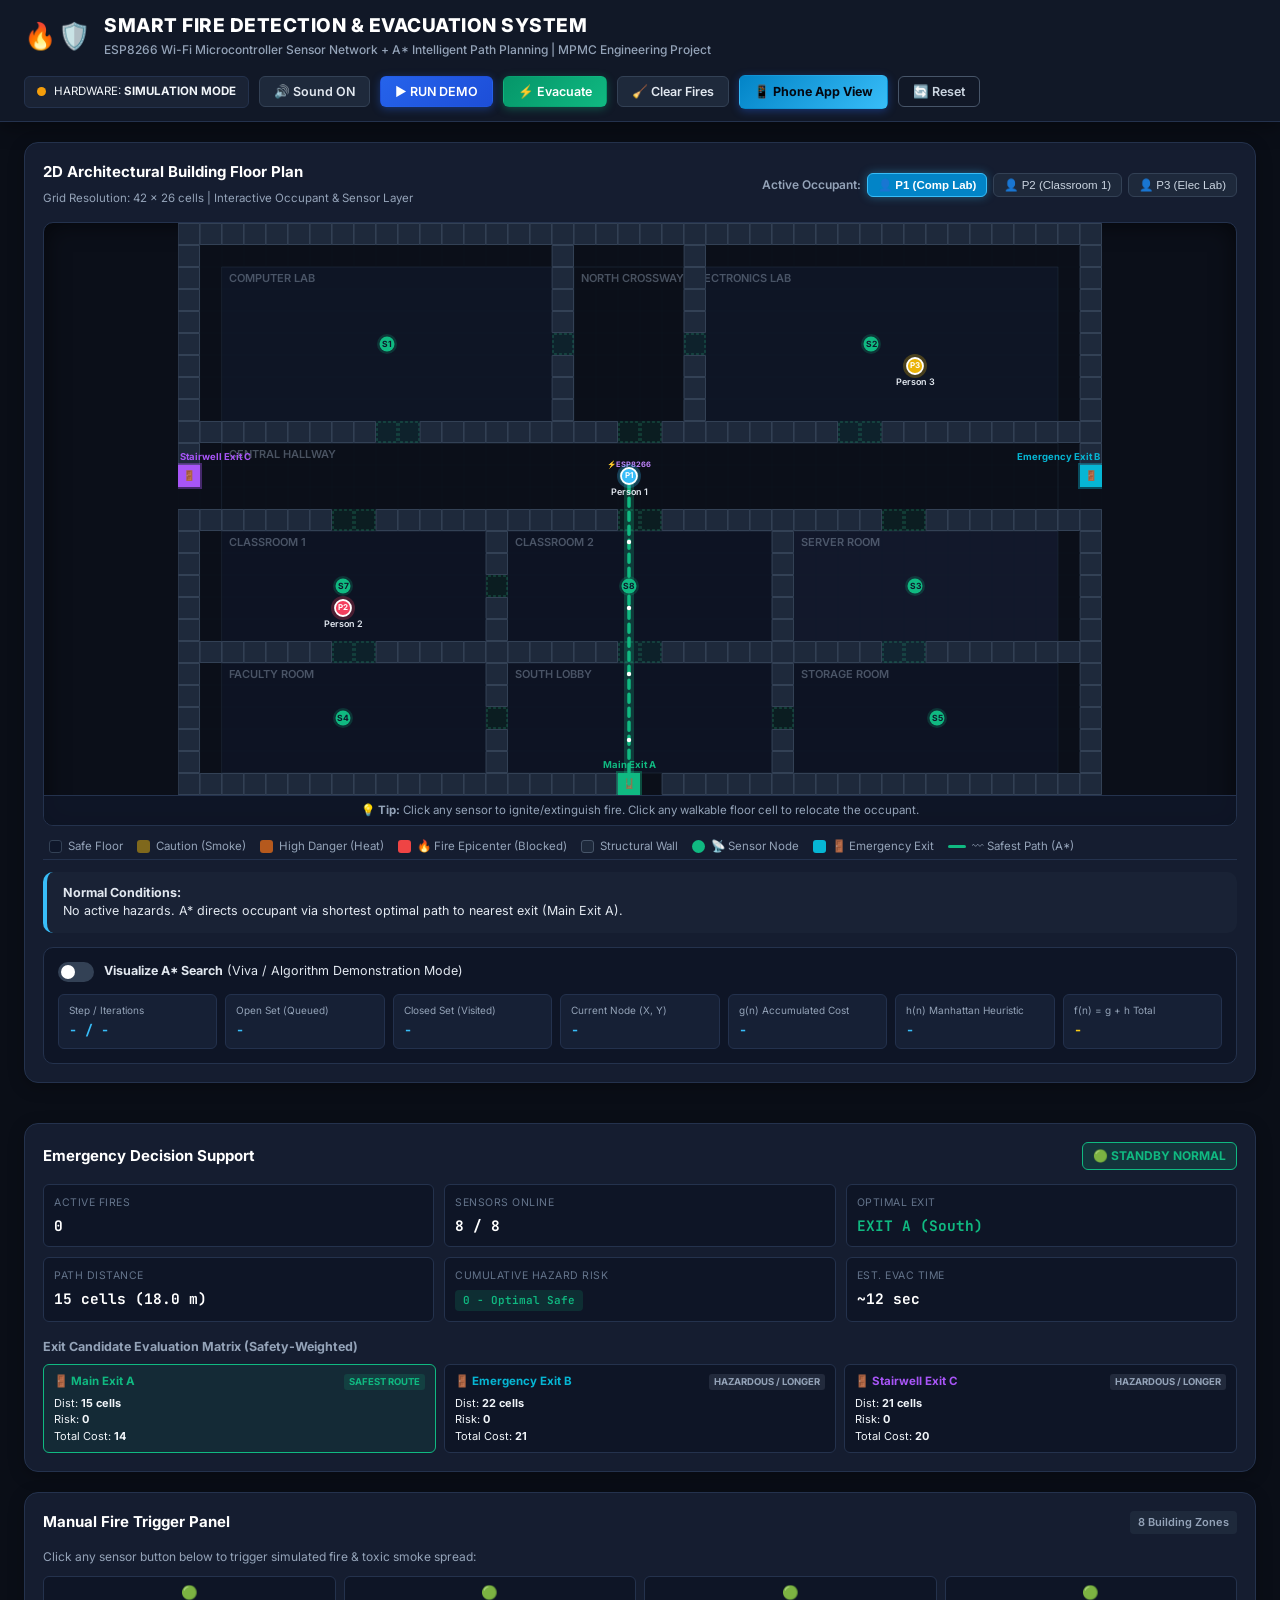
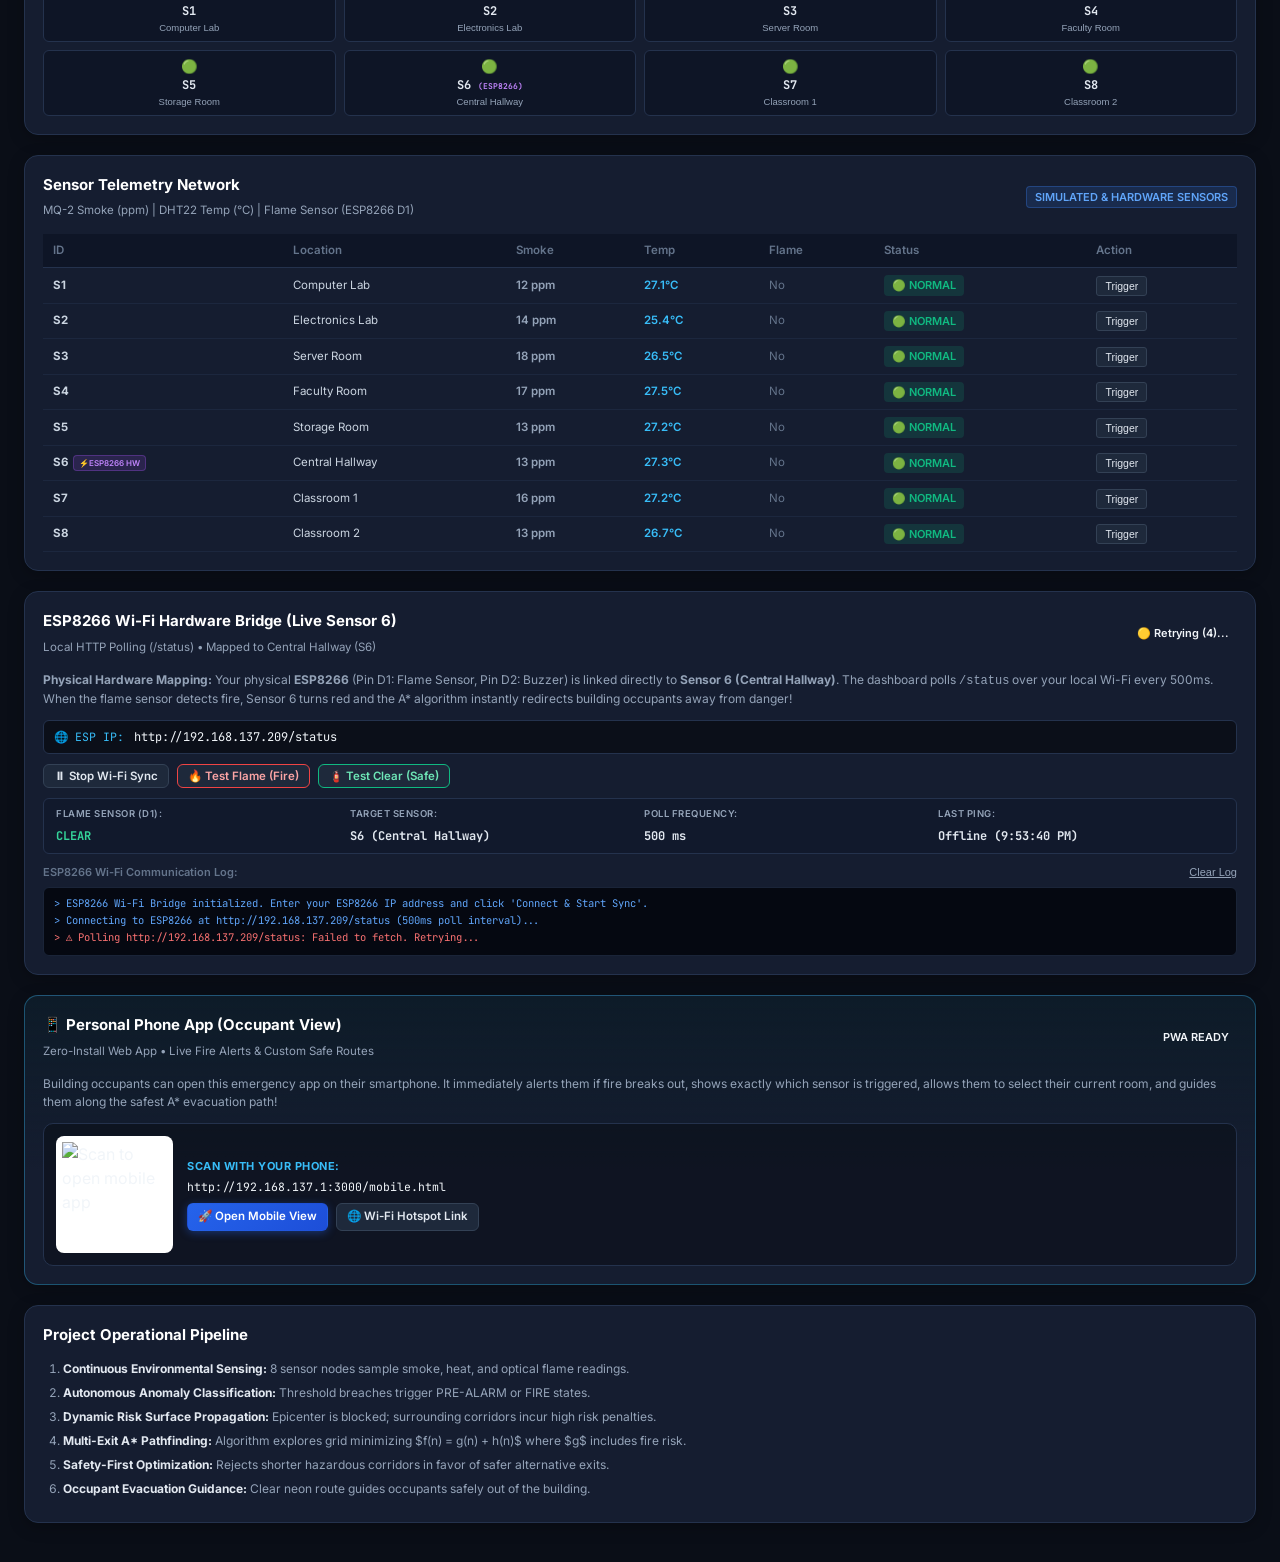
==== index.html @ f30d2400 "feat: initial commit - Smart Fire Detection & Evacuation Simulation with ESP8266 Wi-Fi & SafeRoute M" ====
<!DOCTYPE html>
<html lang="en">
<head>
  <meta charset="UTF-8">
  <meta name="viewport" content="width=device-width, initial-scale=1.0">
  <title>Smart Fire Detection & Emergency Evacuation Simulation | ESP8266 Wi-Fi + A*</title>
  <meta name="description" content="College MPMC Project: Smart Fire Detection and Dynamic Emergency Evacuation Simulation using ESP8266 Wi-Fi sensor telemetry and safety-weighted A* pathfinding.">
  <link rel="preconnect" href="https://fonts.googleapis.com">
  <link rel="preconnect" href="https://fonts.gstatic.com" crossorigin>
  <link href="https://fonts.googleapis.com/css2?family=Inter:wght@400;500;600;700;800&family=JetBrains+Mono:wght@400;500;600&display=swap" rel="stylesheet">
  <link rel="stylesheet" href="style.css">
</head>
<body>
  <!-- Global Top Header -->
  <header class="app-header">
    <div class="header-branding">
      <div class="header-logo">
        <span class="logo-flame">🔥</span>
        <span class="logo-shield">🛡️</span>
      </div>
      <div>
        <h1 class="header-title">SMART FIRE DETECTION &amp; EVACUATION SYSTEM</h1>
        <p class="header-subtitle">ESP8266 Wi-Fi Microcontroller Sensor Network + A* Intelligent Path Planning | MPMC Engineering Project</p>
      </div>
    </div>

    <div class="header-actions">
      <div class="hardware-badge">
        <span class="indicator-dot pulse-amber"></span>
        <span class="badge-text">HARDWARE: <strong>SIMULATION MODE</strong></span>
      </div>
      <button id="btnToggleAudio" class="btn btn-secondary" title="Toggle audio alarm buzzer">
        🔊 Sound ON
      </button>
      <button id="btnRunDemo" class="btn btn-primary" title="Automated 13-second Viva Presentation">
        ▶ RUN DEMO
      </button>
      <button id="btnStartEvac" class="btn btn-accent" title="Animate occupant along computed safe route">
        ⚡ Evacuate
      </button>
      <button id="btnClearFires" class="btn btn-secondary" title="Extinguish all active fires">
        🧹 Clear Fires
      </button>
      <a href="mobile.html" target="_blank" class="btn btn-primary" style="display: inline-flex; align-items: center; gap: 6px; text-decoration: none; background: linear-gradient(135deg, #0284c7, #38bdf8); color: #040812; font-weight: 700;" title="Open Mobile Phone View for Building Occupants">
        📱 Phone App View
      </a>
      <button id="btnReset" class="btn btn-outline" title="Reset entire building simulation to initial state">
        🔄 Reset
      </button>
    </div>
  </header>

  <!-- Emergency Alert Banner (Appears on Fire) -->
  <div id="emergencyBanner" class="emergency-banner hidden">
    <span class="emergency-icon">🚨</span>
    <span id="emergencyBannerText" class="emergency-text">CRITICAL ALERT: FIRE DETECTED! INITIATING DYNAMIC EVACUATION</span>
    <span class="emergency-icon">🚨</span>
  </div>

  <!-- Scripted Presentation Demo Progress Banner -->
  <div id="demoBanner" class="demo-banner hidden"></div>

  <!-- Main Content Layout Grid -->
  <main class="dashboard-grid">

    <!-- LEFT COLUMN: Floor Plan Canvas, Route Info, A* Explorer -->
    <section class="map-viewport-section">
      <div class="card map-card">
        <div class="card-header">
          <div class="card-title-group">
            <h2 class="card-title">2D Architectural Building Floor Plan</h2>
            <span class="card-subtitle">Grid Resolution: 42 × 26 cells | Interactive Occupant &amp; Sensor Layer</span>
          </div>

          <!-- Occupant Selector Controls -->
          <div class="occupant-selector">
            <span class="selector-label">Active Occupant:</span>
            <button class="btn-occupant active" data-occupant-id="P1">👤 P1 (Comp Lab)</button>
            <button class="btn-occupant" data-occupant-id="P2">👤 P2 (Classroom 1)</button>
            <button class="btn-occupant" data-occupant-id="P3">👤 P3 (Elec Lab)</button>
          </div>
        </div>

        <!-- Canvas Container -->
        <div class="canvas-wrapper">
          <canvas id="mapCanvas"></canvas>
          <div class="canvas-hints">
            <span>💡 <strong>Tip:</strong> Click any sensor to ignite/extinguish fire. Click any walkable floor cell to relocate the occupant.</span>
          </div>
        </div>

        <!-- Map Legend -->
        <div class="map-legend">
          <div class="legend-item"><span class="legend-color safe"></span> Safe Floor</div>
          <div class="legend-item"><span class="legend-color caution"></span> Caution (Smoke)</div>
          <div class="legend-item"><span class="legend-color danger"></span> High Danger (Heat)</div>
          <div class="legend-item"><span class="legend-color fire"></span> 🔥 Fire Epicenter (Blocked)</div>
          <div class="legend-item"><span class="legend-color wall"></span> Structural Wall</div>
          <div class="legend-item"><span class="legend-color sensor"></span> 📡 Sensor Node</div>
          <div class="legend-item"><span class="legend-color exit"></span> 🚪 Emergency Exit</div>
          <div class="legend-item"><span class="legend-color route"></span> 〰 Safest Path (A*)</div>
        </div>

        <!-- Dynamic Route Reasoning Callout -->
        <div id="comparisonCallout" class="callout info">
          <strong>System Status:</strong> Standing by. All 8 sensors reporting normal telemetry.
        </div>

        <!-- Viva A* Algorithm Step Explorer -->
        <div class="astar-explorer-card">
          <div class="explorer-header">
            <div class="toggle-group">
              <label class="switch">
                <input type="checkbox" id="aStarVizToggle">
                <span class="slider round"></span>
              </label>
              <span class="toggle-text"><strong>Visualize A* Search</strong> (Viva / Algorithm Demonstration Mode)</span>
            </div>
            <div id="aStarVizControls" class="viz-controls hidden">
              <button id="btnTracePlay" class="btn-sm btn-secondary">⏸ Pause</button>
              <button id="btnTraceStep" class="btn-sm btn-secondary">⏭ Step</button>
              <div class="speed-slider-group">
                <span>Slow</span>
                <input type="range" id="traceSpeedSlider" min="20" max="230" value="190">
                <span>Fast</span>
              </div>
            </div>
          </div>

          <!-- Viva Metrics Panel -->
          <div class="viva-metrics-grid">
            <div class="metric-box">
              <span class="metric-label">Step / Iterations</span>
              <span id="vizStepCount" class="metric-val mono">- / -</span>
            </div>
            <div class="metric-box">
              <span class="metric-label">Open Set (Queued)</span>
              <span id="vizOpenCount" class="metric-val mono">-</span>
            </div>
            <div class="metric-box">
              <span class="metric-label">Closed Set (Visited)</span>
              <span id="vizClosedCount" class="metric-val mono">-</span>
            </div>
            <div class="metric-box">
              <span class="metric-label">Current Node (X, Y)</span>
              <span id="vizCurrentNode" class="metric-val mono">-</span>
            </div>
            <div class="metric-box">
              <span class="metric-label">g(n) Accumulated Cost</span>
              <span id="vizGScore" class="metric-val mono">-</span>
            </div>
            <div class="metric-box">
              <span class="metric-label">h(n) Manhattan Heuristic</span>
              <span id="vizHScore" class="metric-val mono">-</span>
            </div>
            <div class="metric-box">
              <span class="metric-label">f(n) = g + h Total</span>
              <span id="vizFScore" class="metric-val mono highlight-val">-</span>
            </div>
          </div>
        </div>
      </div>
    </section>

    <!-- RIGHT COLUMN: Operations Dashboard, Telemetry, Controls -->
    <aside class="sidebar-section">

      <!-- System Status Overview Card -->
      <div class="card status-overview-card">
        <div class="card-header">
          <h2 class="card-title">Emergency Decision Support</h2>
          <span id="systemStatusPill" class="status-badge normal">🟢 STANDBY NORMAL</span>
        </div>

        <div class="status-stats-grid">
          <div class="stat-card">
            <span class="stat-label">Active Fires</span>
            <span id="activeFiresCount" class="stat-value mono">0</span>
          </div>
          <div class="stat-card">
            <span class="stat-label">Sensors Online</span>
            <span class="stat-value mono">8 / 8</span>
          </div>
          <div class="stat-card">
            <span class="stat-label">Optimal Exit</span>
            <span id="chosenExit" class="stat-value mono">EXIT A</span>
          </div>
          <div class="stat-card">
            <span class="stat-label">Path Distance</span>
            <span id="pathDistance" class="stat-value mono">--</span>
          </div>
          <div class="stat-card">
            <span class="stat-label">Cumulative Hazard Risk</span>
            <span id="pathRisk" class="stat-value mono">--</span>
          </div>
          <div class="stat-card">
            <span class="stat-label">Est. Evac Time</span>
            <span id="pathTime" class="stat-value mono">--</span>
          </div>
        </div>

        <!-- Exit Safety Evaluation Matrix -->
        <div class="section-sub-header">
          <h3 class="sub-title">Exit Candidate Evaluation Matrix (Safety-Weighted)</h3>
        </div>
        <div id="exitComparisonCards" class="exit-comparison-grid"></div>
      </div>

      <!-- Manual Fire Trigger Control Grid -->
      <div class="card fire-trigger-card">
        <div class="card-header">
          <h2 class="card-title">Manual Fire Trigger Panel</h2>
          <span class="card-badge">8 Building Zones</span>
        </div>
        <p class="section-desc">Click any sensor button below to trigger simulated fire &amp; toxic smoke spread:</p>
        <div id="fireButtonsGrid" class="fire-buttons-grid"></div>
      </div>

      <!-- Live Sensor Telemetry Table -->
      <div class="card telemetry-card">
        <div class="card-header">
          <div>
            <h2 class="card-title">Sensor Telemetry Network</h2>
            <span class="card-subtitle">MQ-2 Smoke (ppm) | DHT22 Temp (°C) | Flame Sensor (ESP8266 D1)</span>
          </div>
          <span class="badge simulation-badge">SIMULATED &amp; HARDWARE SENSORS</span>
        </div>

        <div class="table-container">
          <table class="telemetry-table">
            <thead>
              <tr>
                <th>ID</th>
                <th>Location</th>
                <th>Smoke</th>
                <th>Temp</th>
                <th>Flame</th>
                <th>Status</th>
                <th>Action</th>
              </tr>
            </thead>
            <tbody id="sensorTableBody"></tbody>
          </table>
        </div>
      </div>

      <!-- ESP8266 Wi-Fi Hardware Integration -->
      <div class="card hardware-card">
        <div class="card-header">
          <div>
            <h2 class="card-title">ESP8266 Wi-Fi Hardware Bridge (Live Sensor 6)</h2>
            <span class="card-subtitle">Local HTTP Polling (/status) &bull; Mapped to Central Hallway (S6)</span>
          </div>
          <span id="wifiStatusBadge" class="badge">🔴 Disconnected</span>
        </div>

        <div class="hardware-info-block">
          <p>
            <strong>Physical Hardware Mapping:</strong> Your physical <strong>ESP8266</strong> (Pin D1: Flame Sensor, Pin D2: Buzzer) is linked directly to <strong>Sensor 6 (Central Hallway)</strong>.
            The dashboard polls <code>/status</code> over your local Wi-Fi every 500ms. When the flame sensor detects fire, Sensor 6 turns red and the A* algorithm instantly redirects building occupants away from danger!
          </p>

          <!-- Wi-Fi URL & Polling Control Bar -->
          <div class="wifi-control-bar">
            <div class="url-input-container">
              <span class="url-prefix">🌐 ESP IP:</span>
              <input type="text" id="esp8266Url" placeholder="http://192.168.137.209/status" value="http://192.168.137.209/status" spellcheck="false">
            </div>
            <div class="wifi-action-buttons">
              <button id="btnToggleWifiSync" class="btn btn-sm btn-primary" title="Start or Stop polling ESP8266 Wi-Fi">
                📡 Connect &amp; Start Sync
              </button>
              <button id="btnSimulateFlame" class="btn btn-sm btn-secondary" style="border-color: #ef4444; color: #fca5a5;" title="Simulate flame detection without hardware">
                🔥 Test Flame (Fire)
              </button>
              <button id="btnSimulateClear" class="btn btn-sm btn-secondary" style="border-color: #10b981; color: #6ee7b7;" title="Simulate normal clear conditions">
                🧯 Test Clear (Safe)
              </button>
            </div>
          </div>

          <!-- Real-time Hardware Diagnostics Strip -->
          <div class="hw-diagnostics-row">
            <div class="hw-stat-item">
              <span class="stat-label">Flame Sensor (D1):</span>
              <span id="hwFlameState" class="stat-value safe">CLEAR</span>
            </div>
            <div class="hw-stat-item">
              <span class="stat-label">Target Sensor:</span>
              <span class="stat-value">S6 (Central Hallway)</span>
            </div>
            <div class="hw-stat-item">
              <span class="stat-label">Poll Frequency:</span>
              <span class="stat-value">500 ms</span>
            </div>
            <div class="hw-stat-item">
              <span class="stat-label">Last Ping:</span>
              <span id="hwLastPing" class="stat-value text-muted">Never</span>
            </div>
          </div>

          <!-- Terminal Log -->
          <div class="packet-injector" style="margin-top: 10px;">
            <div style="display: flex; justify-content: space-between; align-items: center; margin-bottom: 6px;">
              <label class="input-label" style="margin: 0;">ESP8266 Wi-Fi Communication Log:</label>
              <button id="btnClearWifiLog" class="btn-text" style="font-size: 11px; color: var(--text-muted); background: none; border: none; cursor: pointer; text-decoration: underline;">Clear Log</button>
            </div>
            <div id="wifiLog" class="serial-terminal">
              <div class="serial-line info">&gt; ESP8266 Wi-Fi Bridge initialized. Enter your ESP8266 IP address and click 'Connect &amp; Start Sync'.</div>
            </div>
          </div>
        </div>
      </div>

      <!-- Occupant Phone App Card (QR Code & Launch Link) -->
      <div class="card phone-app-card" style="border: 1px solid rgba(56, 189, 248, 0.35); background: linear-gradient(180deg, rgba(56, 189, 248, 0.08) 0%, var(--bg-card) 60%);">
        <div class="card-header">
          <div>
            <h2 class="card-title">📱 Personal Phone App (Occupant View)</h2>
            <span class="card-subtitle">Zero-Install Web App &bull; Live Fire Alerts &amp; Custom Safe Routes</span>
          </div>
          <span class="badge success">PWA READY</span>
        </div>
        <div style="font-size: 12px; color: var(--text-muted); line-height: 1.5; margin-bottom: 12px;">
          Building occupants can open this emergency app on their smartphone. It immediately alerts them if fire breaks out, shows exactly which sensor is triggered, allows them to select their current room, and guides them along the safest A* evacuation path!
        </div>

        <div style="display: flex; gap: 14px; align-items: center; background: rgba(0,0,0,0.3); border: 1px solid var(--border-subtle); border-radius: var(--radius-md); padding: 12px;">
          <!-- QR Code container -->
          <div style="background: #ffffff; padding: 6px; border-radius: 8px; flex-shrink: 0; display: flex; align-items: center; justify-content: center;">
            <img src="https://api.qrserver.com/v1/create-qr-code/?size=120x120&amp;data=http://192.168.137.1:3000/mobile.html" alt="Scan to open mobile app" width="105" height="105" style="display: block;">
          </div>
          <div style="flex: 1;">
            <div style="font-size: 11px; font-weight: 700; color: #38bdf8; text-transform: uppercase; letter-spacing: 0.5px;">Scan with your phone:</div>
            <div style="font-size: 11.5px; font-family: var(--font-mono); color: #f1f5f9; margin: 4px 0 8px 0; word-break: break-all;">
              http://192.168.137.1:3000/mobile.html
            </div>
            <div style="display: flex; gap: 8px; flex-wrap: wrap;">
              <a href="mobile.html" target="_blank" class="btn btn-sm btn-primary" style="text-decoration: none; display: inline-flex; align-items: center; gap: 5px;">
                🚀 Open Mobile View
              </a>
              <a href="http://192.168.137.1:3000/mobile.html" target="_blank" class="btn btn-sm btn-secondary" style="text-decoration: none;">
                🌐 Wi-Fi Hotspot Link
              </a>
            </div>
          </div>
        </div>
      </div>

      <!-- Project Information / How It Works -->
      <div class="card info-card">
        <div class="card-header">
          <h2 class="card-title">Project Operational Pipeline</h2>
        </div>
        <ol class="pipeline-list">
          <li><strong>Continuous Environmental Sensing:</strong> 8 sensor nodes sample smoke, heat, and optical flame readings.</li>
          <li><strong>Autonomous Anomaly Classification:</strong> Threshold breaches trigger PRE-ALARM or FIRE states.</li>
          <li><strong>Dynamic Risk Surface Propagation:</strong> Epicenter is blocked; surrounding corridors incur high risk penalties.</li>
          <li><strong>Multi-Exit A* Pathfinding:</strong> Algorithm explores grid minimizing $f(n) = g(n) + h(n)$ where $g$ includes fire risk.</li>
          <li><strong>Safety-First Optimization:</strong> Rejects shorter hazardous corridors in favor of safer alternative exits.</li>
          <li><strong>Occupant Evacuation Guidance:</strong> Clear neon route guides occupants safely out of the building.</li>
        </ol>
      </div>

    </aside>
  </main>

  <!-- Interactive Cell Tooltip -->
  <div id="cellTooltip" class="cell-tooltip"></div>

  <!-- Application Bootstrap -->
  <script type="module" src="script.js?v=4"></script>
</body>
</html>
---- style.css ----
/**
 * Emergency Operations Dashboard - Dark Engineering Theme
 * Clean, high-contrast, professional styling for college viva and engineering presentations.
 */

:root {
  --bg-primary: #0a0e17;
  --bg-secondary: #111827;
  --bg-card: #151d30;
  --bg-card-hover: #1c2740;
  --border-subtle: #24324d;
  --border-accent: #3b82f6;

  --text-main: #f1f5f9;
  --text-muted: #94a3b8;
  --text-dim: #64748b;

  --color-safe: #10b981;
  --color-safe-bg: rgba(16, 185, 129, 0.15);
  --color-caution: #f59e0b;
  --color-caution-bg: rgba(245, 158, 11, 0.15);
  --color-danger: #f97316;
  --color-danger-bg: rgba(249, 115, 22, 0.18);
  --color-fire: #ef4444;
  --color-fire-bg: rgba(239, 68, 68, 0.22);
  --color-accent: #06b6d4;
  --color-purple: #a855f7;

  --font-sans: 'Inter', -apple-system, BlinkMacSystemFont, 'Segoe UI', Roboto, sans-serif;
  --font-mono: 'JetBrains Mono', monospace;
  --radius-sm: 6px;
  --radius-md: 10px;
  --radius-lg: 14px;
}

* {
  box-sizing: border-box;
  margin: 0;
  padding: 0;
}

body {
  background-color: var(--bg-primary);
  color: var(--text-main);
  font-family: var(--font-sans);
  line-height: 1.5;
  min-height: 100vh;
  overflow-x: hidden;
}

/* =========================================
   HEADER STYLING
   ========================================= */
.app-header {
  background-color: var(--bg-secondary);
  border-bottom: 1px solid var(--border-subtle);
  padding: 12px 24px;
  display: flex;
  justify-content: space-between;
  align-items: center;
  flex-wrap: wrap;
  gap: 16px;
  position: sticky;
  top: 0;
  z-index: 100;
  box-shadow: 0 4px 20px rgba(0, 0, 0, 0.4);
}

.header-branding {
  display: flex;
  align-items: center;
  gap: 14px;
}

.header-logo {
  font-size: 26px;
  display: flex;
  align-items: center;
  gap: 2px;
}

.header-title {
  font-size: 19px;
  font-weight: 800;
  letter-spacing: 0.5px;
  color: #ffffff;
  display: flex;
  align-items: center;
  gap: 10px;
}

.header-subtitle {
  font-size: 12px;
  color: var(--text-muted);
  font-weight: 500;
}

.header-actions {
  display: flex;
  align-items: center;
  gap: 10px;
  flex-wrap: wrap;
}

.hardware-badge {
  display: flex;
  align-items: center;
  gap: 8px;
  background: rgba(30, 41, 59, 0.7);
  border: 1px solid var(--border-subtle);
  padding: 6px 12px;
  border-radius: var(--radius-sm);
  font-size: 11.5px;
}

.indicator-dot {
  width: 9px;
  height: 9px;
  border-radius: 50%;
  background-color: var(--color-caution);
}

.pulse-amber {
  animation: pulse-dot 1.8s infinite;
}

@keyframes pulse-dot {
  0% { transform: scale(0.95); box-shadow: 0 0 0 0 rgba(245, 158, 11, 0.7); }
  70% { transform: scale(1.1); box-shadow: 0 0 0 6px rgba(245, 158, 11, 0); }
  100% { transform: scale(0.95); box-shadow: 0 0 0 0 rgba(245, 158, 11, 0); }
}

/* =========================================
   BUTTONS & BADGES
   ========================================= */
.btn {
  font-family: var(--font-sans);
  font-size: 12.5px;
  font-weight: 600;
  padding: 7px 14px;
  border-radius: var(--radius-sm);
  border: 1px solid transparent;
  cursor: pointer;
  display: inline-flex;
  align-items: center;
  gap: 6px;
  transition: all 0.2s ease;
}

.btn-primary {
  background: linear-gradient(135deg, #2563eb, #1d4ed8);
  color: #ffffff;
  box-shadow: 0 2px 8px rgba(37, 99, 235, 0.4);
}
.btn-primary:hover {
  background: linear-gradient(135deg, #3b82f6, #2563eb);
  transform: translateY(-1px);
}

.btn-secondary {
  background-color: #1e293b;
  color: #e2e8f0;
  border-color: #334155;
}
.btn-secondary:hover {
  background-color: #273549;
}

.btn-secondary.muted {
  color: #94a3b8;
  border-color: #475569;
}

.btn-accent {
  background: linear-gradient(135deg, #059669, #10b981);
  color: #ffffff;
  box-shadow: 0 2px 8px rgba(16, 185, 129, 0.35);
}
.btn-accent:hover {
  background: linear-gradient(135deg, #10b981, #34d399);
}

.btn-outline {
  background: transparent;
  border-color: #475569;
  color: #cbd5e1;
}
.btn-outline:hover {
  background: rgba(255, 255, 255, 0.05);
  border-color: #94a3b8;
}

.btn-sm {
  padding: 4px 10px;
  font-size: 11.5px;
}

.badge {
  display: inline-flex;
  align-items: center;
  padding: 2px 8px;
  border-radius: 4px;
  font-size: 11px;
  font-weight: 600;
}
.badge.safe { background: var(--color-safe-bg); color: var(--color-safe); }
.badge.caution { background: var(--color-caution-bg); color: var(--color-caution); }
.badge.danger { background: var(--color-danger-bg); color: var(--color-danger); }
.badge.extreme { background: var(--color-fire-bg); color: var(--color-fire); }

/* =========================================
   EMERGENCY BANNER
   ========================================= */
.emergency-banner {
  background: linear-gradient(90deg, #b91c1c, #dc2626, #ef4444, #dc2626, #b91c1c);
  background-size: 200% auto;
  animation: strobe-fire 1.8s linear infinite;
  color: #ffffff;
  padding: 10px 24px;
  display: flex;
  justify-content: center;
  align-items: center;
  gap: 16px;
  font-weight: 800;
  font-size: 14.5px;
  letter-spacing: 0.5px;
  box-shadow: 0 4px 20px rgba(220, 38, 38, 0.6);
  border-bottom: 2px solid #f87171;
}

@keyframes strobe-fire {
  0% { background-position: 0% center; }
  100% { background-position: 200% center; }
}

.demo-banner {
  background-color: #1e1b4b;
  border-bottom: 1px solid #6366f1;
  color: #c7d2fe;
  padding: 8px 24px;
  font-size: 12.5px;
  text-align: center;
}

.hidden {
  display: none !important;
}

/* =========================================
   LAYOUT GRID
   ========================================= */
.dashboard-grid {
  display: grid;
  grid-template-columns: minmax(700px, 1.25fr) minmax(420px, 0.85fr);
  gap: 20px;
  padding: 20px 24px;
  max-width: 1720px;
  margin: 0 auto;
}

@media (max-width: 1300px) {
  .dashboard-grid {
    grid-template-columns: 1fr;
  }
}

.card {
  background-color: var(--bg-card);
  border: 1px solid var(--border-subtle);
  border-radius: var(--radius-lg);
  padding: 18px;
  margin-bottom: 20px;
  box-shadow: 0 4px 16px rgba(0, 0, 0, 0.25);
}

.card-header {
  display: flex;
  justify-content: space-between;
  align-items: center;
  margin-bottom: 14px;
  flex-wrap: wrap;
  gap: 8px;
}

.card-title {
  font-size: 15px;
  font-weight: 700;
  color: #ffffff;
}

.card-subtitle {
  font-size: 11.5px;
  color: var(--text-muted);
}

.card-badge {
  font-size: 11px;
  background: #1e293b;
  color: var(--text-muted);
  padding: 3px 8px;
  border-radius: 4px;
  font-weight: 600;
}

/* =========================================
   CANVAS VIEWPORT
   ========================================= */
.canvas-wrapper {
  background-color: #0b0f19;
  border: 1px solid var(--border-subtle);
  border-radius: var(--radius-md);
  overflow: hidden;
  display: flex;
  flex-direction: column;
  align-items: center;
  position: relative;
  box-shadow: inset 0 0 25px rgba(0, 0, 0, 0.6);
}

#mapCanvas {
  display: block;
  cursor: crosshair;
  max-width: 100%;
}

.canvas-hints {
  width: 100%;
  background: rgba(15, 23, 42, 0.8);
  border-top: 1px solid var(--border-subtle);
  padding: 6px 14px;
  font-size: 11.5px;
  color: var(--text-muted);
  text-align: center;
}

/* Occupant Selector */
.occupant-selector {
  display: flex;
  align-items: center;
  gap: 6px;
  flex-wrap: wrap;
}

.selector-label {
  font-size: 12px;
  color: var(--text-muted);
  font-weight: 600;
}

.btn-occupant {
  background-color: #1e293b;
  border: 1px solid #334155;
  color: #cbd5e1;
  padding: 4px 10px;
  border-radius: var(--radius-sm);
  font-size: 11.5px;
  cursor: pointer;
  transition: all 0.2s;
}

.btn-occupant.active {
  background-color: #0284c7;
  border-color: #38bdf8;
  color: #ffffff;
  font-weight: 700;
  box-shadow: 0 0 10px rgba(56, 189, 248, 0.4);
}

/* Legend */
.map-legend {
  display: flex;
  flex-wrap: wrap;
  gap: 14px;
  padding: 12px 6px 4px 6px;
  font-size: 11.5px;
  color: var(--text-muted);
  border-bottom: 1px solid var(--border-subtle);
  margin-bottom: 12px;
}

.legend-item {
  display: flex;
  align-items: center;
  gap: 6px;
}

.legend-color {
  width: 13px;
  height: 13px;
  border-radius: 3px;
  display: inline-block;
}

.legend-color.safe { background-color: #0f172a; border: 1px solid #334155; }
.legend-color.caution { background-color: rgba(234, 179, 8, 0.5); }
.legend-color.danger { background-color: rgba(249, 115, 22, 0.7); }
.legend-color.fire { background-color: #ef4444; }
.legend-color.wall { background-color: #1e293b; border: 1px solid #475569; }
.legend-color.sensor { background-color: #10b981; border-radius: 50%; }
.legend-color.exit { background-color: #06b6d4; }
.legend-color.route { background-color: #10b981; height: 3px; width: 18px; }

/* Callout */
.callout {
  padding: 12px 16px;
  border-radius: var(--radius-md);
  font-size: 12.5px;
  line-height: 1.45;
  margin-bottom: 14px;
  border-left: 4px solid;
}
.callout.info {
  background: rgba(30, 41, 59, 0.5);
  border-color: #38bdf8;
  color: #e2e8f0;
}
.callout.success {
  background: rgba(6, 78, 59, 0.35);
  border-color: #10b981;
  color: #d1fae5;
}
.callout.danger {
  background: rgba(127, 29, 29, 0.4);
  border-color: #ef4444;
  color: #fee2e2;
}

/* =========================================
   A* VIVA EXPLORER PANEL
   ========================================= */
.astar-explorer-card {
  background-color: #0e1526;
  border: 1px solid var(--border-subtle);
  border-radius: var(--radius-md);
  padding: 14px;
}

.explorer-header {
  display: flex;
  justify-content: space-between;
  align-items: center;
  flex-wrap: wrap;
  gap: 12px;
  margin-bottom: 12px;
}

.toggle-group {
  display: flex;
  align-items: center;
  gap: 10px;
}

.toggle-text {
  font-size: 12.5px;
  color: #e2e8f0;
}

.viz-controls {
  display: flex;
  align-items: center;
  gap: 10px;
}

.speed-slider-group {
  display: flex;
  align-items: center;
  gap: 6px;
  font-size: 11px;
  color: var(--text-dim);
}

.speed-slider-group input[type="range"] {
  width: 90px;
}

/* Switch styling */
.switch {
  position: relative;
  display: inline-block;
  width: 36px;
  height: 20px;
}
.switch input { opacity: 0; width: 0; height: 0; }
.slider {
  position: absolute; cursor: pointer; top: 0; left: 0; right: 0; bottom: 0;
  background-color: #334155; transition: .3s;
}
.slider:before {
  position: absolute; content: ""; height: 14px; width: 14px; left: 3px; bottom: 3px;
  background-color: white; transition: .3s;
}
input:checked + .slider { background-color: #3b82f6; }
input:checked + .slider:before { transform: translateX(16px); }
.slider.round { border-radius: 20px; }
.slider.round:before { border-radius: 50%; }

.viva-metrics-grid {
  display: grid;
  grid-template-columns: repeat(auto-fit, minmax(110px, 1fr));
  gap: 8px;
}

.metric-box {
  background-color: #162035;
  border: 1px solid #23314d;
  border-radius: var(--radius-sm);
  padding: 8px 10px;
  display: flex;
  flex-direction: column;
}

.metric-label {
  font-size: 10px;
  color: var(--text-muted);
  margin-bottom: 2px;
}

.metric-val {
  font-size: 13.5px;
  font-weight: 700;
  color: #38bdf8;
}

.metric-val.highlight-val {
  color: #facc15;
}

.mono {
  font-family: var(--font-mono);
}

/* =========================================
   STATUS OVERVIEW & EXIT COMPARISONS
   ========================================= */
.status-badge {
  font-size: 12px;
  font-weight: 700;
  padding: 4px 10px;
  border-radius: var(--radius-sm);
}
.status-badge.normal {
  background-color: var(--color-safe-bg);
  color: var(--color-safe);
  border: 1px solid var(--color-safe);
}
.status-badge.fire {
  background-color: var(--color-fire-bg);
  color: var(--color-fire);
  border: 1px solid var(--color-fire);
  animation: pulse-border 1.5s infinite;
}

@keyframes pulse-border {
  0% { box-shadow: 0 0 0 0 rgba(239, 68, 68, 0.6); }
  70% { box-shadow: 0 0 0 6px rgba(239, 68, 68, 0); }
  100% { box-shadow: 0 0 0 0 rgba(239, 68, 68, 0); }
}

.status-stats-grid {
  display: grid;
  grid-template-columns: repeat(3, 1fr);
  gap: 10px;
  margin-bottom: 16px;
}

.stat-card {
  background-color: #0e1526;
  border: 1px solid var(--border-subtle);
  border-radius: var(--radius-sm);
  padding: 10px;
  display: flex;
  flex-direction: column;
}

.stat-label {
  font-size: 10.5px;
  color: var(--text-dim);
  text-transform: uppercase;
  letter-spacing: 0.5px;
  margin-bottom: 4px;
}

.stat-value {
  font-size: 14.5px;
  font-weight: 700;
  color: #ffffff;
}

.section-sub-header {
  margin: 12px 0 8px 0;
}

.sub-title {
  font-size: 12.5px;
  font-weight: 700;
  color: var(--text-muted);
}

.exit-comparison-grid {
  display: grid;
  grid-template-columns: repeat(auto-fit, minmax(125px, 1fr));
  gap: 8px;
}

.exit-card {
  background: #0e1526;
  border: 1px solid var(--border-subtle);
  border-radius: var(--radius-sm);
  padding: 8px 10px;
  display: flex;
  flex-direction: column;
  gap: 4px;
  font-size: 11px;
}

.exit-card.exit-recommended {
  border-color: #10b981;
  background: rgba(16, 185, 129, 0.08);
}

.exit-card.exit-blocked {
  border-color: #ef4444;
  opacity: 0.6;
}

.exit-card-header {
  display: flex;
  justify-content: space-between;
  align-items: center;
}

.exit-title {
  font-weight: 700;
  font-size: 11.5px;
}

.exit-badge {
  font-size: 9.5px;
  font-weight: 700;
  padding: 1px 5px;
  border-radius: 3px;
}
.exit-badge.exit-recommended { background: var(--color-safe-bg); color: var(--color-safe); }
.exit-badge.exit-alternative { background: rgba(148, 163, 184, 0.15); color: #94a3b8; }
.exit-badge.exit-blocked { background: var(--color-fire-bg); color: var(--color-fire); }

/* =========================================
   MANUAL FIRE BUTTONS
   ========================================= */
.section-desc {
  font-size: 12px;
  color: var(--text-muted);
  margin-bottom: 10px;
}

.fire-buttons-grid {
  display: grid;
  grid-template-columns: repeat(4, 1fr);
  gap: 8px;
}

.btn-sensor {
  background: #0e1526;
  border: 1px solid var(--border-subtle);
  border-radius: var(--radius-sm);
  padding: 8px 6px;
  display: flex;
  flex-direction: column;
  align-items: center;
  gap: 3px;
  cursor: pointer;
  transition: all 0.2s;
  color: #e2e8f0;
}

.btn-sensor:hover {
  background: #18233c;
  border-color: #3b82f6;
  transform: translateY(-1px);
}

.btn-sensor.fire-active {
  background: rgba(220, 38, 38, 0.25);
  border-color: #ef4444;
  color: #fee2e2;
  animation: pulse-fire 1.4s infinite;
}

@keyframes pulse-fire {
  0% { box-shadow: 0 0 0 0 rgba(239, 68, 68, 0.5); }
  70% { box-shadow: 0 0 0 6px rgba(239, 68, 68, 0); }
  100% { box-shadow: 0 0 0 0 rgba(239, 68, 68, 0); }
}

.sensor-id {
  font-size: 12px;
  font-weight: 700;
  font-family: var(--font-mono);
}

.sensor-room {
  font-size: 9.5px;
  color: var(--text-muted);
  text-align: center;
  white-space: nowrap;
  overflow: hidden;
  text-overflow: ellipsis;
  max-width: 100%;
}

/* =========================================
   TELEMETRY TABLE
   ========================================= */
.simulation-badge {
  background-color: rgba(59, 130, 246, 0.15);
  color: #60a5fa;
  border: 1px solid rgba(59, 130, 246, 0.3);
}

.table-container {
  overflow-x: auto;
}

.telemetry-table {
  width: 100%;
  border-collapse: collapse;
  font-size: 11.5px;
}

.telemetry-table th {
  background-color: #0e1526;
  color: var(--text-dim);
  font-weight: 600;
  text-align: left;
  padding: 8px 10px;
  border-bottom: 1px solid var(--border-subtle);
}

.telemetry-table td {
  padding: 7px 10px;
  border-bottom: 1px solid rgba(36, 50, 77, 0.5);
  color: #cbd5e1;
}

.telemetry-table tr:hover {
  background-color: rgba(255, 255, 255, 0.02);
}

.telemetry-table tr.row-fire {
  background-color: rgba(239, 68, 68, 0.12);
}

.btn-table-trigger {
  background: #1e293b;
  border: 1px solid #334155;
  color: #e2e8f0;
  font-size: 10.5px;
  padding: 3px 8px;
  border-radius: 3px;
  cursor: pointer;
  transition: all 0.2s;
}

.btn-table-trigger:hover {
  background: #2563eb;
  border-color: #3b82f6;
}

.btn-table-trigger.active {
  background: #b91c1c;
  border-color: #ef4444;
}

/* =========================================
   HARDWARE BRIDGE & PACKET INJECTOR
   ========================================= */
.hardware-badge-pill {
  background: rgba(168, 85, 247, 0.15);
  color: #c084fc;
  border: 1px solid rgba(168, 85, 247, 0.3);
}

.hardware-info-block {
  font-size: 12px;
  color: var(--text-muted);
  line-height: 1.5;
}

.packet-injector {
  margin-top: 12px;
}

.input-label {
  display: block;
  font-size: 11px;
  font-weight: 600;
  color: var(--text-dim);
  margin-bottom: 5px;
}

/* =========================================
   ESP8266 WI-FI HARDWARE BRIDGE
   ========================================= */
.wifi-control-bar {
  display: flex;
  flex-direction: column;
  gap: 10px;
  margin: 12px 0 10px 0;
}

.url-input-container {
  display: flex;
  align-items: center;
  background-color: #0b0f19;
  border: 1px solid var(--border-subtle);
  border-radius: var(--radius-sm);
  padding: 3px 10px;
}

.url-prefix {
  font-family: var(--font-mono);
  font-size: 11.5px;
  color: #38bdf8;
  margin-right: 8px;
  white-space: nowrap;
}

.url-input-container input {
  flex: 1;
  background: transparent;
  border: none;
  color: #f1f5f9;
  font-family: var(--font-mono);
  font-size: 12px;
  padding: 5px 2px;
}

.url-input-container input:focus {
  outline: none;
}

.wifi-action-buttons {
  display: flex;
  gap: 8px;
  flex-wrap: wrap;
  align-items: center;
}

.hw-diagnostics-row {
  display: grid;
  grid-template-columns: repeat(auto-fit, minmax(130px, 1fr));
  gap: 8px;
  margin: 10px 0;
  background-color: rgba(15, 23, 42, 0.6);
  border: 1px solid var(--border-subtle);
  border-radius: var(--radius-sm);
  padding: 8px 12px;
}

.hw-stat-item {
  display: flex;
  flex-direction: column;
  gap: 2px;
}

.hw-stat-item .stat-label {
  font-size: 9.5px;
  text-transform: uppercase;
  color: var(--text-muted);
  font-weight: 600;
  letter-spacing: 0.5px;
}

.hw-stat-item .stat-value {
  font-size: 12px;
  font-weight: 700;
  font-family: var(--font-mono);
  color: #e2e8f0;
}

.hw-stat-item .stat-value.safe {
  color: #34d399;
}

.hw-stat-item .stat-value.fire {
  color: #ef4444;
}

.injector-input-row {
  display: flex;
  gap: 8px;
  margin-bottom: 8px;
}

.injector-input-row input {
  flex: 1;
  background-color: #0b0f19;
  border: 1px solid var(--border-subtle);
  border-radius: var(--radius-sm);
  color: #38bdf8;
  font-family: var(--font-mono);
  font-size: 11.5px;
  padding: 6px 10px;
}

.injector-input-row input:focus {
  outline: none;
  border-color: var(--color-accent);
}

.serial-terminal {
  background-color: #050811;
  border: 1px solid #1a2438;
  border-radius: var(--radius-sm);
  padding: 8px 10px;
  font-family: var(--font-mono);
  font-size: 10.5px;
  max-height: 120px;
  overflow-y: auto;
  color: #94a3b8;
  line-height: 1.45;
}

.serial-line {
  margin-bottom: 2px;
  word-break: break-all;
}

.serial-line.success { color: #34d399; }
.serial-line.error { color: #f87171; }
.serial-line.info { color: #60a5fa; }

/* =========================================
   PROJECT INFO LIST
   ========================================= */
.pipeline-list {
  padding-left: 20px;
  font-size: 12px;
  color: var(--text-muted);
}

.pipeline-list li {
  margin-bottom: 6px;
}

.pipeline-list strong {
  color: #e2e8f0;
}

/* =========================================
   INTERACTIVE TOOLTIP
   ========================================= */
.cell-tooltip {
  position: fixed;
  display: none;
  background: rgba(15, 23, 42, 0.95);
  backdrop-filter: blur(6px);
  border: 1px solid #38bdf8;
  border-radius: var(--radius-sm);
  padding: 8px 12px;
  font-size: 11px;
  color: #e2e8f0;
  pointer-events: none;
  z-index: 1000;
  box-shadow: 0 4px 16px rgba(0, 0, 0, 0.5);
  min-width: 140px;
}

.tooltip-title {
  font-weight: 700;
  color: #38bdf8;
  font-size: 12px;
  border-bottom: 1px solid #23314d;
  padding-bottom: 3px;
  margin-bottom: 4px;
}
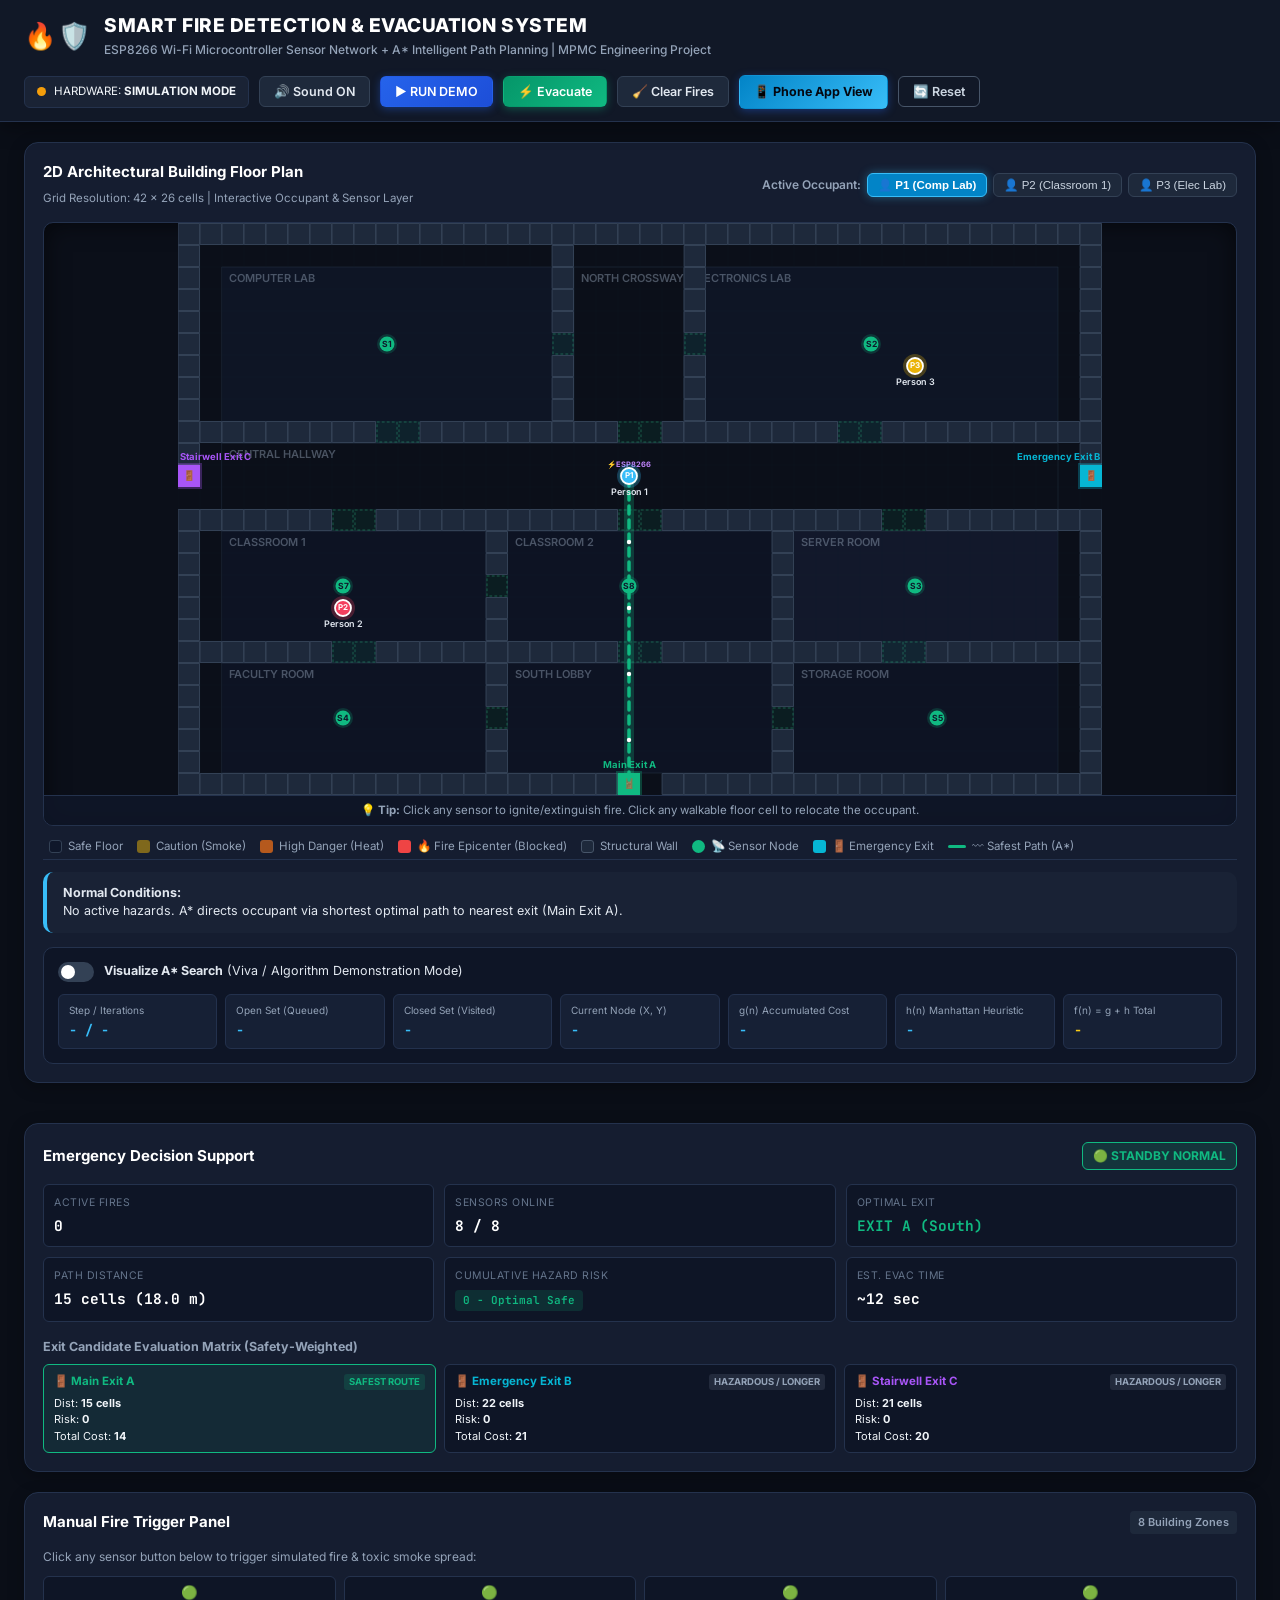
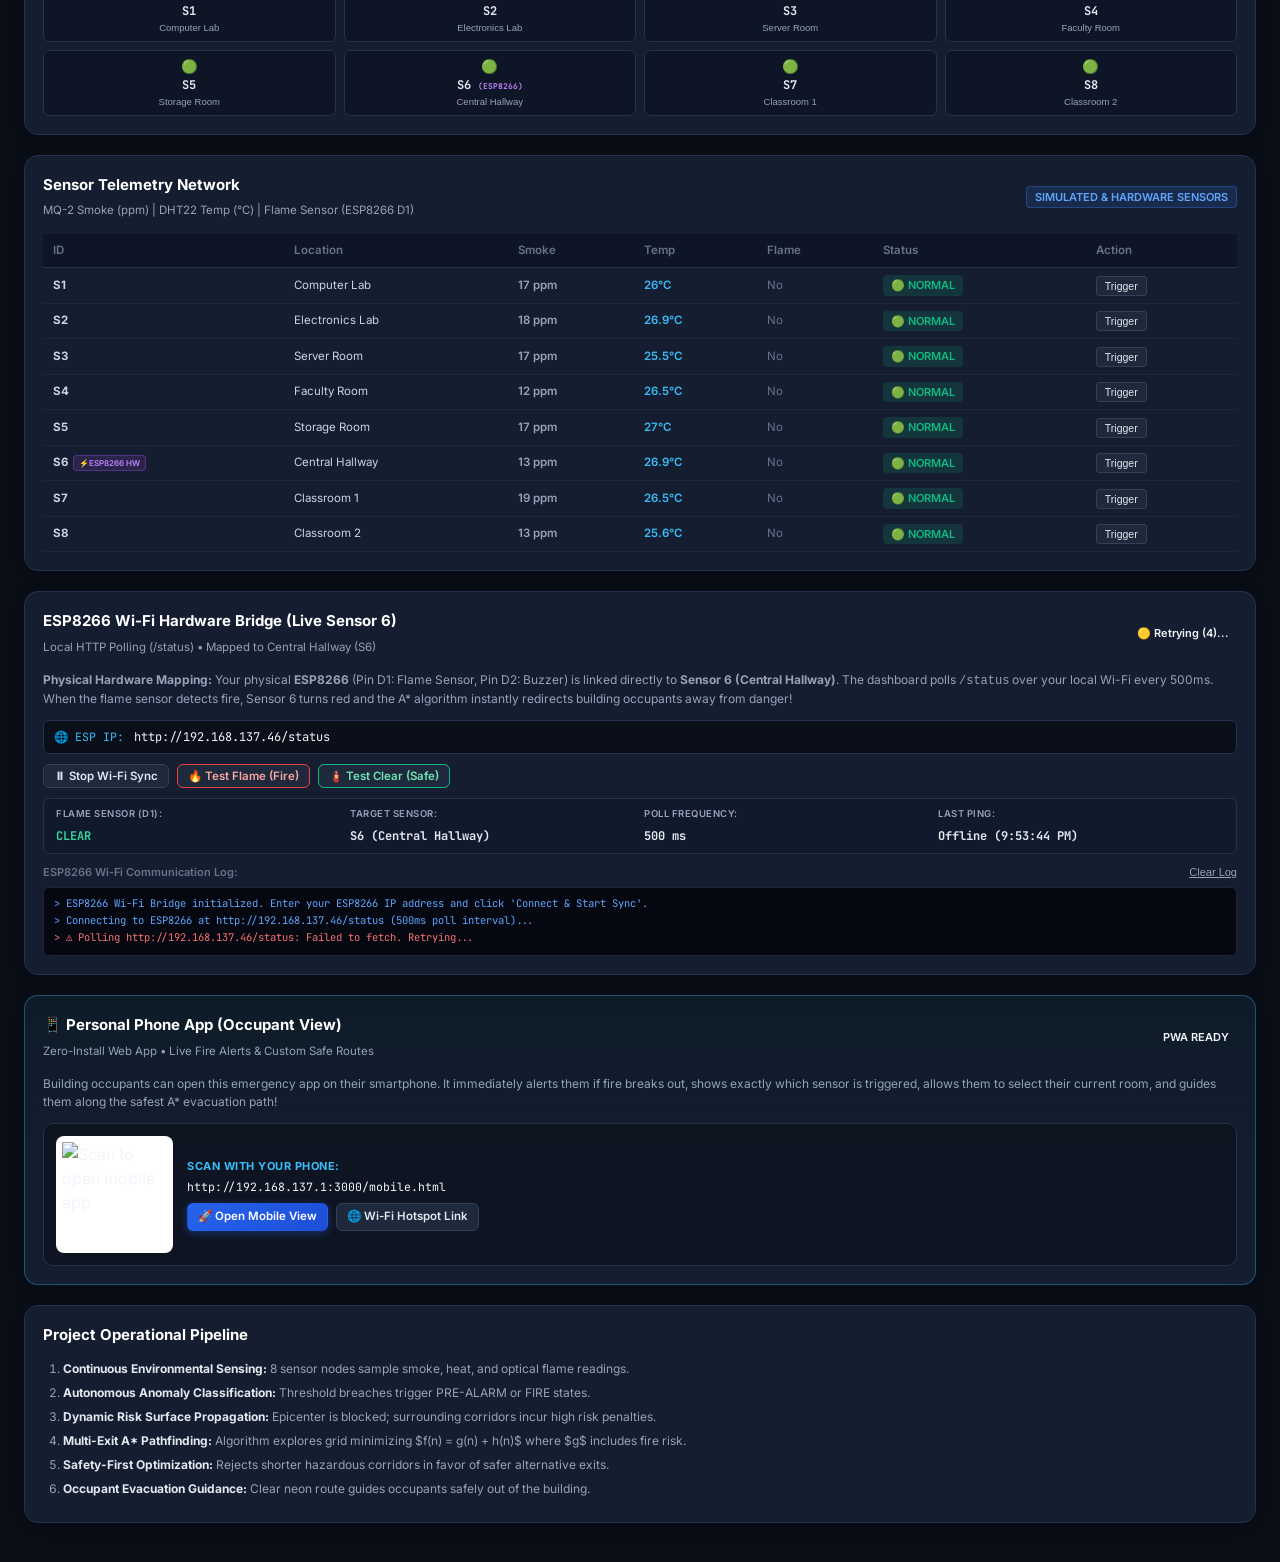
==== commit cd752d30: "fix(wifi): update ESP8266 status endpoint to 192.168.137.46" ====
--- a/index.html
+++ b/index.html
@@ -264,7 +264,7 @@
           <div class="wifi-control-bar">
             <div class="url-input-container">
               <span class="url-prefix">🌐 ESP IP:</span>
-              <input type="text" id="esp8266Url" placeholder="http://192.168.137.209/status" value="http://192.168.137.209/status" spellcheck="false">
+              <input type="text" id="esp8266Url" placeholder="http://192.168.137.46/status" value="http://192.168.137.46/status" spellcheck="false">
             </div>
             <div class="wifi-action-buttons">
               <button id="btnToggleWifiSync" class="btn btn-sm btn-primary" title="Start or Stop polling ESP8266 Wi-Fi">
@@ -369,6 +369,6 @@
   <div id="cellTooltip" class="cell-tooltip"></div>
 
   <!-- Application Bootstrap -->
-  <script type="module" src="script.js?v=4"></script>
+  <script type="module" src="script.js?v=5"></script>
 </body>
 </html>
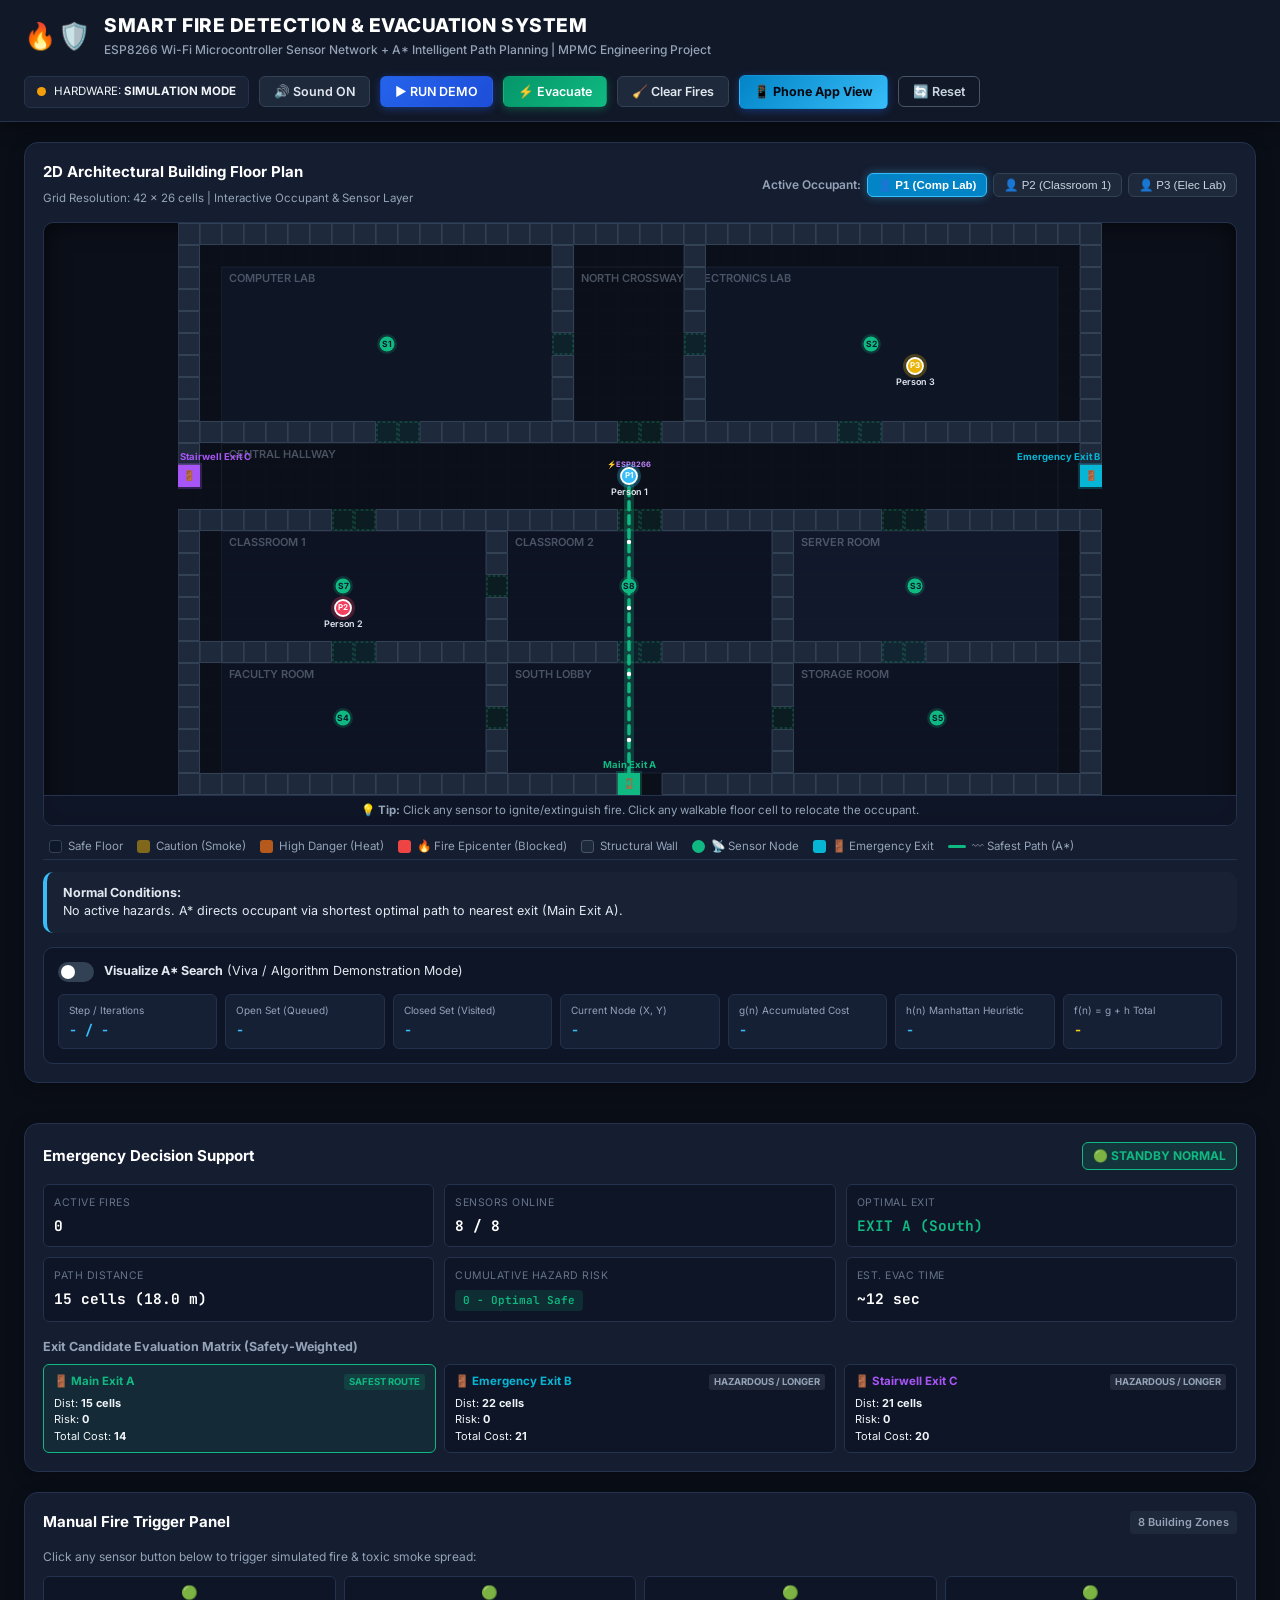
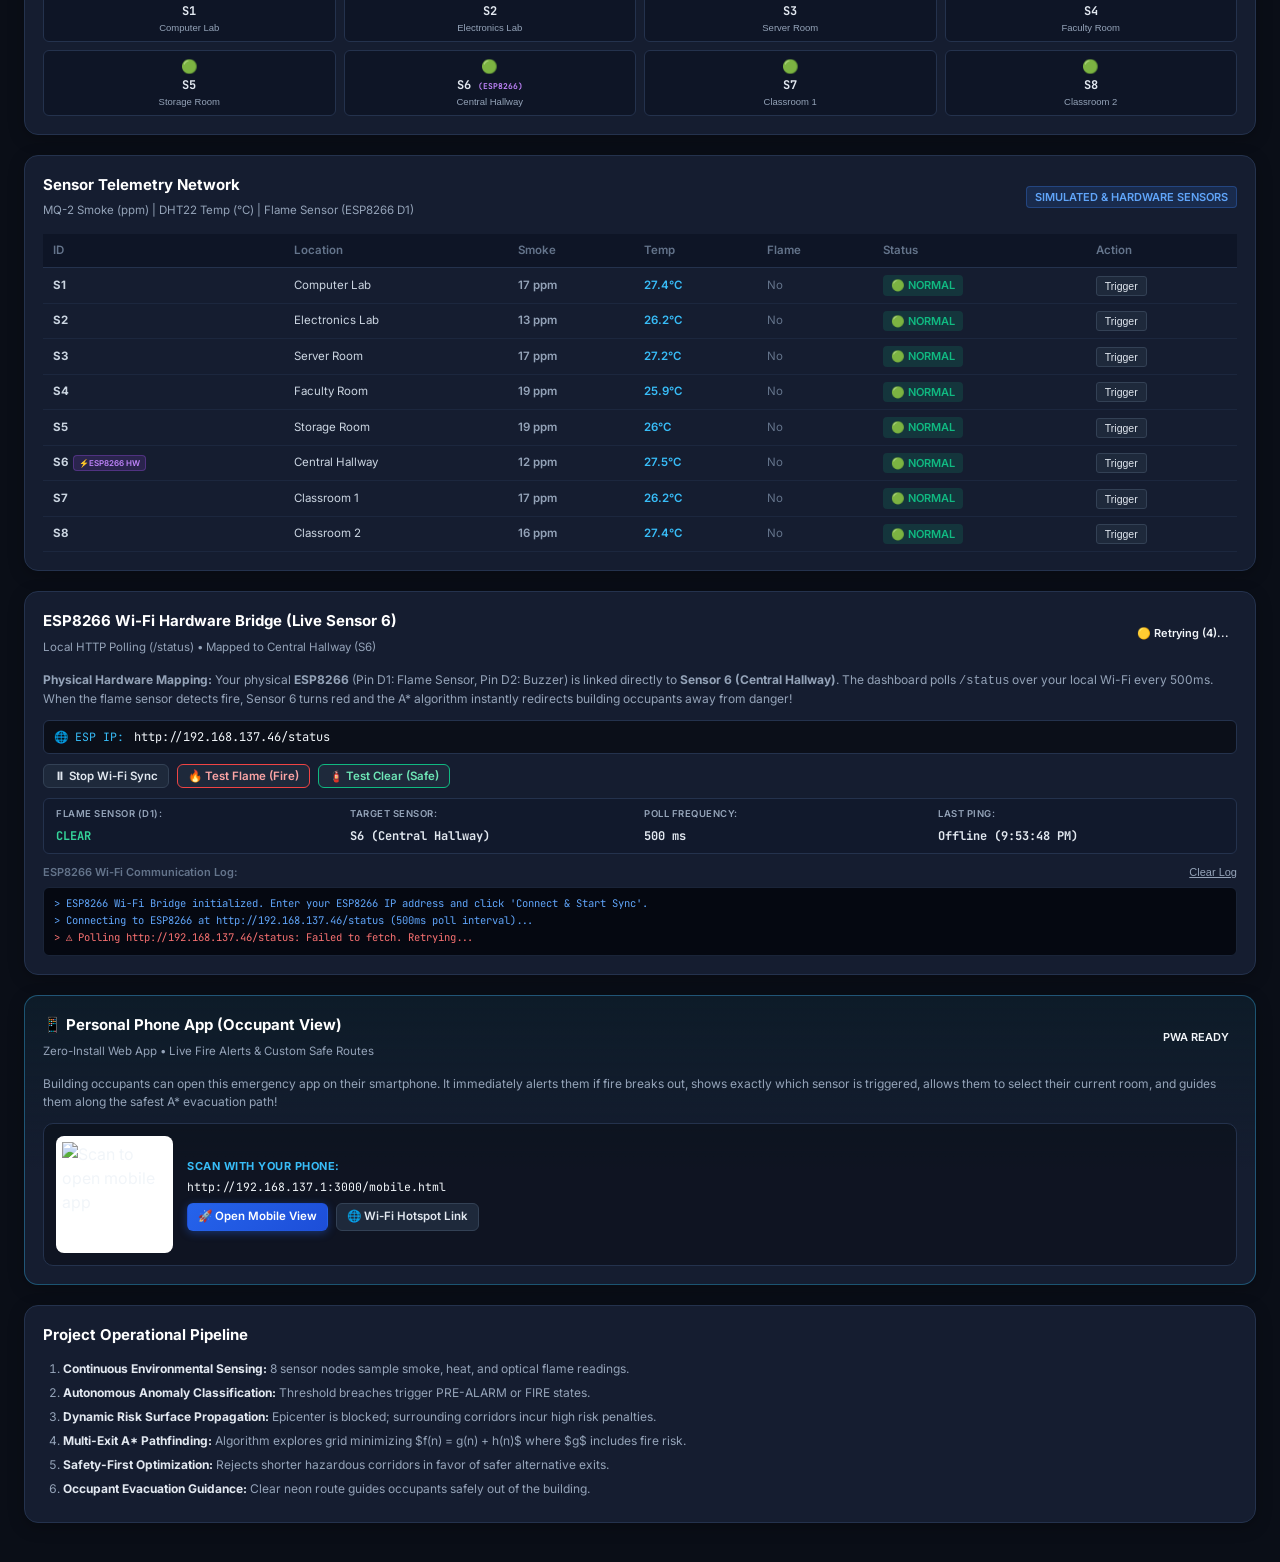
==== commit 84a7e8ea: "feat(config): centralize ESP8266 IP into single config.js variable" ====
--- a/index.html
+++ b/index.html
@@ -264,7 +264,7 @@
           <div class="wifi-control-bar">
             <div class="url-input-container">
               <span class="url-prefix">🌐 ESP IP:</span>
-              <input type="text" id="esp8266Url" placeholder="http://192.168.137.46/status" value="http://192.168.137.46/status" spellcheck="false">
+              <input type="text" id="esp8266Url" placeholder="Connecting via config.js..." spellcheck="false">
             </div>
             <div class="wifi-action-buttons">
               <button id="btnToggleWifiSync" class="btn btn-sm btn-primary" title="Start or Stop polling ESP8266 Wi-Fi">
@@ -369,6 +369,6 @@
   <div id="cellTooltip" class="cell-tooltip"></div>
 
   <!-- Application Bootstrap -->
-  <script type="module" src="script.js?v=5"></script>
+  <script type="module" src="script.js?v=6"></script>
 </body>
 </html>
